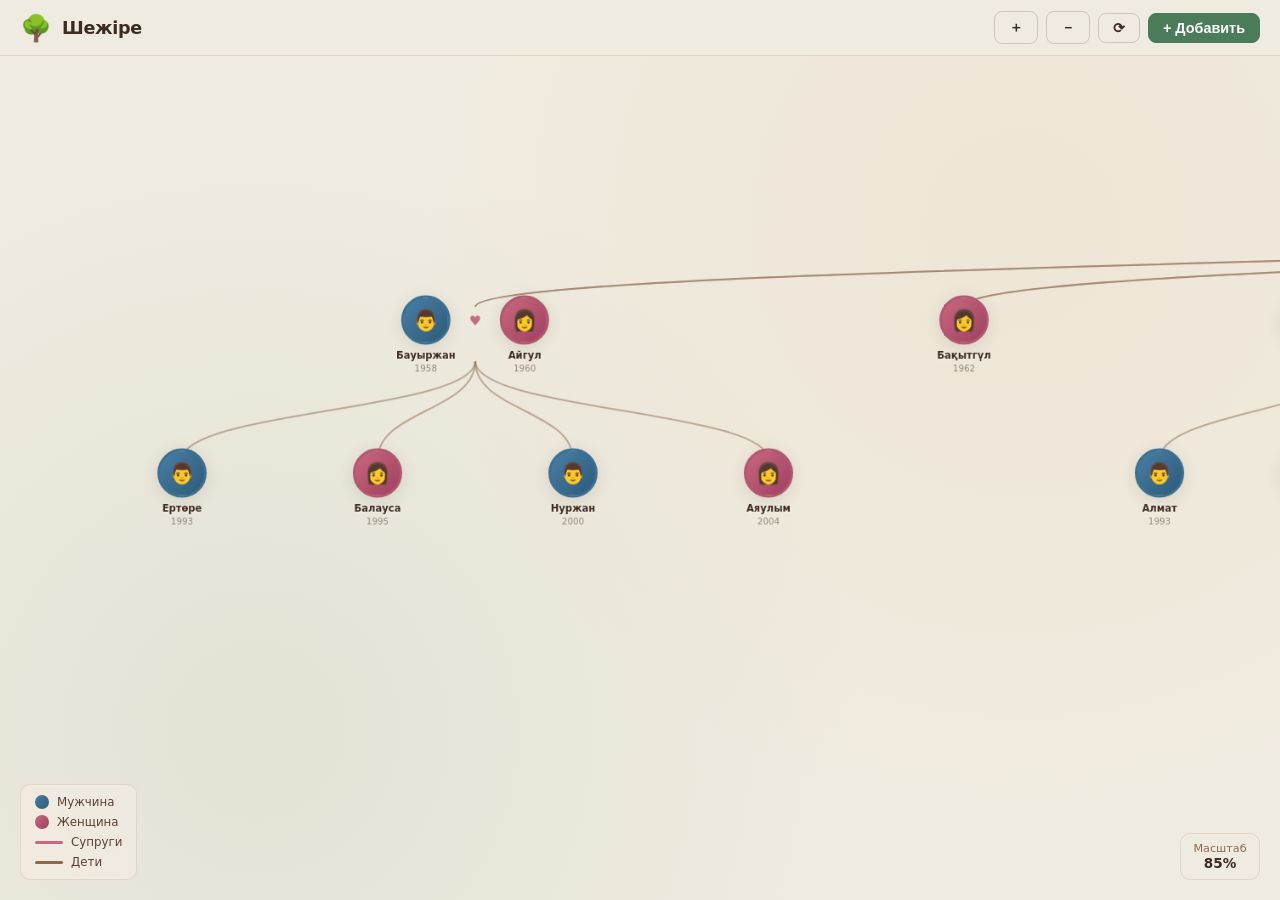
==== Tree/index.html @ 9191d3cd "Tree" ====
<!DOCTYPE html>
<html lang="ru">
<head>
  <meta charset="UTF-8"/>
  <meta name="viewport" content="width=device-width, initial-scale=1.0"/>
  <title>Шежіре — Семейное древо</title>
  <link rel="stylesheet" href="style.css"/>
</head>
<body>

  <!-- HEADER -->
  <header class="header">
    <div class="header__inner">
      <div class="logo">
        <span class="logo__icon">🌳</span>
        <span class="logo__name">Шежіре</span>
      </div>
      <div class="header__actions">
        <button class="hbtn" id="btnZoomIn">＋</button>
        <button class="hbtn" id="btnZoomOut">－</button>
        <button class="hbtn" id="btnReset">⟳</button>
        <button class="hbtn hbtn--add" id="btnAddMember">+ Добавить</button>
      </div>
    </div>
  </header>

  <!-- TREE CANVAS -->
  <main class="canvas-wrap" id="canvasWrap">
    <div class="canvas" id="canvas">
      <svg class="svg-lines" id="svgLines"></svg>
      <div class="nodes" id="nodes"></div>
    </div>
  </main>

  <!-- LEGEND -->
  <div class="legend">
    <div class="legend__item"><span class="legend__dot legend__dot--male"></span> Мужчина</div>
    <div class="legend__item"><span class="legend__dot legend__dot--female"></span> Женщина</div>
    <div class="legend__item"><span class="legend__line legend__line--married"></span> Супруги</div>
    <div class="legend__item"><span class="legend__line legend__line--child"></span> Дети</div>
  </div>

  <!-- MEMBER DETAIL PANEL -->
  <aside class="panel" id="panel">
    <button class="panel__close" id="panelClose">✕</button>
    <div class="panel__avatar" id="panelAvatar"></div>
    <h2 class="panel__name" id="panelName"></h2>
    <div class="panel__year" id="panelYear"></div>
    <div class="panel__meta" id="panelMeta"></div>
    <div class="panel__relations" id="panelRelations"></div>
    <div class="panel__actions">
      <button class="pbtn pbtn--edit" id="panelEdit">Редактировать</button>
      <button class="pbtn pbtn--child" id="panelAddChild">+ Ребёнок</button>
    </div>
  </aside>

  <!-- ADD / EDIT MODAL -->
  <div class="modal-overlay" id="modalOverlay">
    <div class="modal">
      <button class="modal__close" id="modalClose">✕</button>
      <h3 class="modal__title" id="modalTitle">Добавить человека</h3>
      <form class="modal__form" id="memberForm">
        <input type="hidden" id="fId"/>
        <input type="hidden" id="fParentId"/>
        <label>Имя
          <input type="text" id="fName" placeholder="Имя Фамилия" required/>
        </label>
        <label>Год рождения
          <input type="number" id="fBirth" placeholder="1980" min="1800" max="2025"/>
        </label>
        <label>Год смерти (если нет — пусто)
          <input type="number" id="fDeath" placeholder="2020" min="1800" max="2025"/>
        </label>
        <label>Пол
          <select id="fGender">
            <option value="male">Мужской</option>
            <option value="female">Женский</option>
          </select>
        </label>
        <label>Примечание
          <textarea id="fNote" placeholder="Профессия, город, факты..."></textarea>
        </label>
        <div class="modal__btns">
          <button type="button" class="mbtn mbtn--cancel" id="modalCancel">Отмена</button>
          <button type="submit" class="mbtn mbtn--save">Сохранить</button>
        </div>
      </form>
    </div>
  </div>

  <script src="app.js"></script>
</body>
</html>
---- Tree/style.css ----
/* ===== RESET ===== */
*, *::before, *::after { box-sizing: border-box; margin: 0; padding: 0; }

:root {
  --bg:       #f0ebe0;
  --bg2:      #e8e0d0;
  --bark:     #3d2b1f;
  --bark2:    #5c4033;
  --leaf:     #4a7c59;
  --leaf2:    #6aaa7e;
  --gold:     #c9943a;
  --rose:     #c96880;
  --sky:      #4a7fa5;
  --line:     #8b6a50;
  --white:    #fff;
  --shadow:   0 4px 20px rgba(61,43,31,.12);
  --radius:   14px;
}

html, body { height: 100%; overflow: hidden; }

body {
  font-family: 'Segoe UI', system-ui, sans-serif;
  background: var(--bg);
  color: var(--bark);
  user-select: none;
}

/* ===== HEADER ===== */
.header {
  position: fixed; top: 0; left: 0; right: 0; z-index: 200;
  height: 56px;
  background: rgba(240,235,224,.95);
  backdrop-filter: blur(12px);
  border-bottom: 1px solid rgba(61,43,31,.1);
}
.header__inner {
  max-width: 100%; height: 100%;
  display: flex; align-items: center; justify-content: space-between;
  padding: 0 20px;
}
.logo { display: flex; align-items: center; gap: 10px; }
.logo__icon { font-size: 1.6rem; }
.logo__name {
  font-size: 1.1rem; font-weight: 800;
  color: var(--bark); letter-spacing: -.3px;
}

.header__actions { display: flex; align-items: center; gap: 8px; }
.hbtn {
  padding: 6px 14px; border-radius: 8px; border: 1.5px solid rgba(61,43,31,.2);
  background: transparent; color: var(--bark); font-size: .9rem;
  font-weight: 600; cursor: pointer; transition: all .18s;
}
.hbtn:hover { background: var(--bark); color: var(--bg); }
.hbtn--add {
  background: var(--leaf); color: #fff; border-color: var(--leaf);
}
.hbtn--add:hover { background: var(--leaf2); border-color: var(--leaf2); color: #fff; }

/* ===== CANVAS ===== */
.canvas-wrap {
  position: fixed; inset: 56px 0 0 0;
  overflow: hidden; cursor: grab;
  background:
    radial-gradient(circle at 20% 80%, rgba(74,124,89,.08) 0%, transparent 50%),
    radial-gradient(circle at 80% 20%, rgba(201,148,58,.06) 0%, transparent 50%),
    var(--bg);
}
.canvas-wrap:active { cursor: grabbing; }
.canvas-wrap.panel-open { right: 320px; }

.canvas {
  position: absolute;
  transform-origin: 0 0;
  will-change: transform;
}

/* SVG lines */
.svg-lines {
  position: absolute; top: 0; left: 0;
  pointer-events: none; overflow: visible;
}

/* ===== NODES ===== */
.node {
  position: absolute;
  display: flex; flex-direction: column; align-items: center;
  cursor: pointer;
  transform: translate(-50%, -50%);
}

/* Couple wrapper */
.couple-node {
  position: absolute;
  display: flex; align-items: center; gap: 6px;
  transform: translate(-50%, -50%);
  cursor: pointer;
}
.couple-node .person-card + .person-card { margin-left: 0; }

/* Heart between couple */
.couple-heart {
  font-size: .9rem; color: var(--rose);
  flex-shrink: 0;
}

/* Person card */
.person-card {
  display: flex; flex-direction: column; align-items: center;
  width: 90px;
}
.person-card__circle {
  width: 58px; height: 58px; border-radius: 50%;
  display: flex; align-items: center; justify-content: center;
  font-size: 1.5rem;
  border: 3px solid transparent;
  box-shadow: var(--shadow);
  transition: transform .2s, box-shadow .2s;
  position: relative;
}
.person-card:hover .person-card__circle {
  transform: scale(1.1);
  box-shadow: 0 8px 28px rgba(61,43,31,.22);
}
.person-card.selected .person-card__circle {
  transform: scale(1.12);
  box-shadow: 0 0 0 3px var(--gold), 0 8px 28px rgba(61,43,31,.25);
}

/* gender colors */
.person-card--male   .person-card__circle { background: linear-gradient(135deg, #4a7fa5, #2d5a7a); border-color: #3d7090; }
.person-card--female .person-card__circle { background: linear-gradient(135deg, #c96880, #a04060); border-color: #b05870; }

/* deceased */
.person-card--deceased .person-card__circle {
  filter: grayscale(.6); opacity: .75;
}
.person-card--deceased .person-card__circle::after {
  content: '';
  position: absolute; inset: -6px;
  border: 2px dashed rgba(61,43,31,.3);
  border-radius: 50%;
}

.person-card__name {
  margin-top: 6px; font-size: .72rem; font-weight: 700;
  color: var(--bark); text-align: center;
  max-width: 88px; line-height: 1.2;
  text-shadow: 0 1px 3px rgba(255,255,255,.7);
}
.person-card__year {
  font-size: .65rem; color: rgba(61,43,31,.5); margin-top: 1px;
  text-align: center;
}

/* ROOT badge */
.root-badge {
  position: absolute; top: -10px; left: 50%; transform: translateX(-50%);
  background: var(--gold); color: #fff;
  font-size: .55rem; font-weight: 800;
  padding: 1px 7px; border-radius: 20px;
  letter-spacing: .04em; text-transform: uppercase; white-space: nowrap;
  pointer-events: none;
}

/* ===== LEGEND ===== */
.legend {
  position: fixed; bottom: 20px; left: 20px; z-index: 100;
  background: rgba(240,235,224,.92); backdrop-filter: blur(10px);
  border: 1px solid rgba(61,43,31,.1);
  border-radius: 10px; padding: 10px 14px;
  display: flex; flex-direction: column; gap: 6px;
}
.legend__item {
  display: flex; align-items: center; gap: 8px;
  font-size: .74rem; color: var(--bark2);
}
.legend__dot {
  width: 14px; height: 14px; border-radius: 50%; flex-shrink: 0;
}
.legend__dot--male   { background: linear-gradient(135deg, #4a7fa5, #2d5a7a); }
.legend__dot--female { background: linear-gradient(135deg, #c96880, #a04060); }
.legend__line {
  width: 28px; height: 3px; border-radius: 2px; flex-shrink: 0;
}
.legend__line--married { background: var(--rose); }
.legend__line--child   { background: var(--line); }

/* ===== DETAIL PANEL ===== */
.panel {
  position: fixed; top: 56px; right: -340px; bottom: 0;
  width: 320px; z-index: 150;
  background: var(--white);
  border-left: 1px solid rgba(61,43,31,.1);
  padding: 28px 24px 24px;
  display: flex; flex-direction: column; gap: 14px;
  transition: right .3s ease;
  overflow-y: auto;
}
.panel.open { right: 0; }
.panel__close {
  position: absolute; top: 14px; right: 14px;
  background: var(--bg); border: none; border-radius: 50%;
  width: 30px; height: 30px; cursor: pointer;
  font-size: .85rem; color: var(--bark2);
  display: flex; align-items: center; justify-content: center;
  transition: background .2s;
}
.panel__close:hover { background: var(--bg2); }

.panel__avatar {
  width: 72px; height: 72px; border-radius: 50%;
  display: flex; align-items: center; justify-content: center;
  font-size: 2rem; margin: 0 auto 4px;
  box-shadow: var(--shadow);
}
.panel__avatar--male   { background: linear-gradient(135deg, #4a7fa5, #2d5a7a); }
.panel__avatar--female { background: linear-gradient(135deg, #c96880, #a04060); }

.panel__name {
  font-size: 1.15rem; font-weight: 800; text-align: center;
  color: var(--bark);
}
.panel__year {
  font-size: .82rem; color: rgba(61,43,31,.5); text-align: center;
}
.panel__meta {
  background: var(--bg); border-radius: 10px; padding: 12px 14px;
  font-size: .83rem; color: var(--bark2); line-height: 1.6;
  min-height: 32px;
}
.panel__relations { display: flex; flex-direction: column; gap: 6px; }
.panel__rel-row {
  display: flex; align-items: center; gap: 8px;
  font-size: .8rem; color: var(--bark2);
}
.panel__rel-label {
  font-size: .7rem; font-weight: 700; text-transform: uppercase;
  letter-spacing: .05em; color: rgba(61,43,31,.4);
  min-width: 70px;
}
.panel__rel-name {
  background: var(--bg); border-radius: 6px; padding: 3px 10px;
  cursor: pointer; transition: background .15s;
}
.panel__rel-name:hover { background: var(--bg2); }

.panel__actions { display: flex; gap: 10px; margin-top: auto; padding-top: 8px; }
.pbtn {
  flex: 1; padding: 9px; border-radius: 8px;
  font-size: .83rem; font-weight: 600; cursor: pointer;
  border: 1.5px solid transparent; transition: all .18s;
}
.pbtn--edit  { background: transparent; border-color: rgba(61,43,31,.2); color: var(--bark); }
.pbtn--edit:hover { background: var(--bg); }
.pbtn--child { background: var(--leaf); color: #fff; border-color: var(--leaf); }
.pbtn--child:hover { background: var(--leaf2); }

/* ===== MODAL ===== */
.modal-overlay {
  position: fixed; inset: 0; z-index: 300;
  background: rgba(61,43,31,.45); backdrop-filter: blur(6px);
  display: none; align-items: center; justify-content: center;
}
.modal-overlay.open { display: flex; animation: fadeIn .2s ease; }

.modal {
  background: var(--white); border-radius: 18px;
  padding: 32px 28px; width: 100%; max-width: 420px;
  position: relative; box-shadow: 0 24px 60px rgba(61,43,31,.25);
  max-height: 90vh; overflow-y: auto;
}
.modal__close {
  position: absolute; top: 14px; right: 14px;
  background: var(--bg); border: none; border-radius: 50%;
  width: 30px; height: 30px; cursor: pointer;
  font-size: .85rem; color: var(--bark2);
  display: flex; align-items: center; justify-content: center;
}
.modal__close:hover { background: var(--bg2); }
.modal__title { font-size: 1.1rem; font-weight: 800; color: var(--bark); margin-bottom: 20px; }

.modal__form { display: flex; flex-direction: column; gap: 14px; }
.modal__form label {
  display: flex; flex-direction: column; gap: 5px;
  font-size: .8rem; font-weight: 600; color: rgba(61,43,31,.6);
}
.modal__form input,
.modal__form select,
.modal__form textarea {
  padding: 9px 13px; border-radius: 8px;
  border: 1.5px solid rgba(61,43,31,.15);
  background: var(--bg); color: var(--bark);
  font-size: .9rem; font-family: inherit;
  transition: border-color .18s;
}
.modal__form input:focus,
.modal__form select:focus,
.modal__form textarea:focus {
  outline: none; border-color: var(--leaf);
}
.modal__form textarea { resize: vertical; min-height: 70px; }

.modal__btns { display: flex; gap: 10px; margin-top: 4px; }
.mbtn {
  flex: 1; padding: 10px; border-radius: 8px;
  font-size: .88rem; font-weight: 600; cursor: pointer;
  border: 1.5px solid transparent; transition: all .18s;
}
.mbtn--cancel { background: transparent; border-color: rgba(61,43,31,.2); color: var(--bark2); }
.mbtn--cancel:hover { background: var(--bg); }
.mbtn--save { background: var(--leaf); color: #fff; border-color: var(--leaf); }
.mbtn--save:hover { background: var(--leaf2); }

@keyframes fadeIn { from { opacity: 0; transform: scale(.97); } to { opacity: 1; transform: scale(1); } }

/* ===== MINIMAP ===== */
.minimap {
  position: fixed; bottom: 20px; right: 20px; z-index: 100;
  background: rgba(240,235,224,.92); backdrop-filter: blur(10px);
  border: 1px solid rgba(61,43,31,.1);
  border-radius: 10px; padding: 8px;
  font-size: .7rem; color: var(--bark2);
  text-align: center;
  min-width: 80px;
}
.minimap__zoom { font-size: .85rem; font-weight: 700; color: var(--bark); }
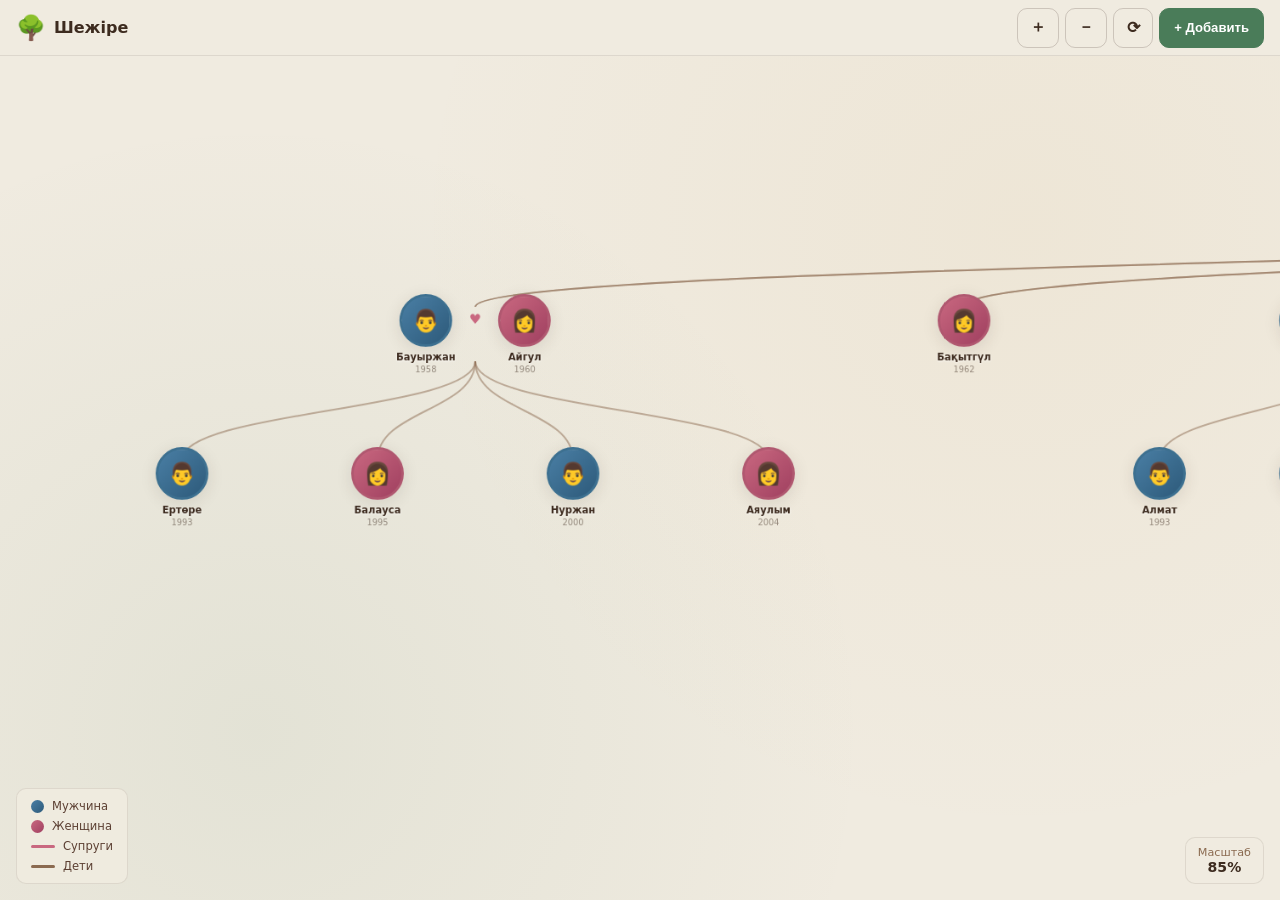
==== commit a609bde3: "Update" ====
--- a/Tree/index.html
+++ b/Tree/index.html
@@ -88,6 +88,14 @@
     </div>
   </div>
 
+  <div class="touch-hint" id="touchHint">👆 Тяни пальцем — двигай · Два пальца — зум</div>
+
   <script src="app.js"></script>
+  <script>
+    // Hide touch hint after tap
+    document.getElementById('touchHint').addEventListener('touchstart', () => {
+      document.getElementById('touchHint').style.display = 'none';
+    }, { passive: true });
+  </script>
 </body>
 </html>
--- a/Tree/style.css
+++ b/Tree/style.css
@@ -10,7 +10,6 @@
   --leaf2:    #6aaa7e;
   --gold:     #c9943a;
   --rose:     #c96880;
-  --sky:      #4a7fa5;
   --line:     #8b6a50;
   --white:    #fff;
   --shadow:   0 4px 20px rgba(61,43,31,.12);
@@ -24,51 +23,56 @@
   background: var(--bg);
   color: var(--bark);
   user-select: none;
+  -webkit-user-select: none;
+  touch-action: none;
 }
 
 /* ===== HEADER ===== */
 .header {
   position: fixed; top: 0; left: 0; right: 0; z-index: 200;
   height: 56px;
-  background: rgba(240,235,224,.95);
+  background: rgba(240,235,224,.97);
   backdrop-filter: blur(12px);
   border-bottom: 1px solid rgba(61,43,31,.1);
 }
 .header__inner {
   max-width: 100%; height: 100%;
   display: flex; align-items: center; justify-content: space-between;
-  padding: 0 20px;
-}
-.logo { display: flex; align-items: center; gap: 10px; }
-.logo__icon { font-size: 1.6rem; }
-.logo__name {
-  font-size: 1.1rem; font-weight: 800;
-  color: var(--bark); letter-spacing: -.3px;
-}
-
-.header__actions { display: flex; align-items: center; gap: 8px; }
+  padding: 0 16px;
+}
+.logo { display: flex; align-items: center; gap: 8px; }
+.logo__icon { font-size: 1.5rem; }
+.logo__name { font-size: 1rem; font-weight: 800; color: var(--bark); }
+
+.header__actions { display: flex; align-items: center; gap: 6px; }
 .hbtn {
-  padding: 6px 14px; border-radius: 8px; border: 1.5px solid rgba(61,43,31,.2);
-  background: transparent; color: var(--bark); font-size: .9rem;
-  font-weight: 600; cursor: pointer; transition: all .18s;
-}
-.hbtn:hover { background: var(--bark); color: var(--bg); }
+  min-width: 40px; min-height: 40px;
+  padding: 0 12px; border-radius: 10px;
+  border: 1.5px solid rgba(61,43,31,.2);
+  background: transparent; color: var(--bark);
+  font-size: 1rem; font-weight: 700; cursor: pointer;
+  display: flex; align-items: center; justify-content: center;
+  transition: all .18s;
+  -webkit-tap-highlight-color: transparent;
+}
+.hbtn:active { background: var(--bark); color: var(--bg); }
 .hbtn--add {
   background: var(--leaf); color: #fff; border-color: var(--leaf);
-}
-.hbtn--add:hover { background: var(--leaf2); border-color: var(--leaf2); color: #fff; }
+  font-size: .82rem; padding: 0 14px;
+}
+.hbtn--add:active { background: var(--leaf2); }
 
 /* ===== CANVAS ===== */
 .canvas-wrap {
   position: fixed; inset: 56px 0 0 0;
-  overflow: hidden; cursor: grab;
+  overflow: hidden;
   background:
     radial-gradient(circle at 20% 80%, rgba(74,124,89,.08) 0%, transparent 50%),
     radial-gradient(circle at 80% 20%, rgba(201,148,58,.06) 0%, transparent 50%),
     var(--bg);
-}
-.canvas-wrap:active { cursor: grabbing; }
-.canvas-wrap.panel-open { right: 320px; }
+  touch-action: none;
+}
+.canvas-wrap.panel-open { bottom: 55vh; }
 
 .canvas {
   position: absolute;
@@ -76,253 +80,237 @@
   will-change: transform;
 }
 
-/* SVG lines */
 .svg-lines {
   position: absolute; top: 0; left: 0;
   pointer-events: none; overflow: visible;
 }
 
-/* ===== NODES ===== */
-.node {
-  position: absolute;
-  display: flex; flex-direction: column; align-items: center;
-  cursor: pointer;
-  transform: translate(-50%, -50%);
-}
-
-/* Couple wrapper */
-.couple-node {
-  position: absolute;
-  display: flex; align-items: center; gap: 6px;
-  transform: translate(-50%, -50%);
-  cursor: pointer;
-}
-.couple-node .person-card + .person-card { margin-left: 0; }
-
-/* Heart between couple */
-.couple-heart {
-  font-size: .9rem; color: var(--rose);
-  flex-shrink: 0;
-}
-
-/* Person card */
+/* ===== PERSON CARD ===== */
 .person-card {
   display: flex; flex-direction: column; align-items: center;
-  width: 90px;
+  width: 90px; cursor: pointer;
+  -webkit-tap-highlight-color: transparent;
 }
 .person-card__circle {
-  width: 58px; height: 58px; border-radius: 50%;
-  display: flex; align-items: center; justify-content: center;
-  font-size: 1.5rem;
+  width: 62px; height: 62px; border-radius: 50%;
+  display: flex; align-items: center; justify-content: center;
+  font-size: 1.6rem;
   border: 3px solid transparent;
   box-shadow: var(--shadow);
-  transition: transform .2s, box-shadow .2s;
+  transition: transform .15s, box-shadow .15s;
   position: relative;
 }
-.person-card:hover .person-card__circle {
-  transform: scale(1.1);
-  box-shadow: 0 8px 28px rgba(61,43,31,.22);
+.person-card:active .person-card__circle {
+  transform: scale(1.08);
+  box-shadow: 0 6px 20px rgba(61,43,31,.2);
 }
 .person-card.selected .person-card__circle {
-  transform: scale(1.12);
-  box-shadow: 0 0 0 3px var(--gold), 0 8px 28px rgba(61,43,31,.25);
-}
-
-/* gender colors */
+  box-shadow: 0 0 0 3px var(--gold), 0 6px 20px rgba(61,43,31,.2);
+}
 .person-card--male   .person-card__circle { background: linear-gradient(135deg, #4a7fa5, #2d5a7a); border-color: #3d7090; }
 .person-card--female .person-card__circle { background: linear-gradient(135deg, #c96880, #a04060); border-color: #b05870; }
-
-/* deceased */
-.person-card--deceased .person-card__circle {
-  filter: grayscale(.6); opacity: .75;
-}
-.person-card--deceased .person-card__circle::after {
-  content: '';
-  position: absolute; inset: -6px;
-  border: 2px dashed rgba(61,43,31,.3);
-  border-radius: 50%;
-}
+.person-card--deceased .person-card__circle { filter: grayscale(.6); opacity: .75; }
 
 .person-card__name {
   margin-top: 6px; font-size: .72rem; font-weight: 700;
   color: var(--bark); text-align: center;
   max-width: 88px; line-height: 1.2;
-  text-shadow: 0 1px 3px rgba(255,255,255,.7);
+  text-shadow: 0 1px 3px rgba(255,255,255,.8);
 }
 .person-card__year {
-  font-size: .65rem; color: rgba(61,43,31,.5); margin-top: 1px;
-  text-align: center;
-}
-
-/* ROOT badge */
-.root-badge {
-  position: absolute; top: -10px; left: 50%; transform: translateX(-50%);
-  background: var(--gold); color: #fff;
-  font-size: .55rem; font-weight: 800;
-  padding: 1px 7px; border-radius: 20px;
-  letter-spacing: .04em; text-transform: uppercase; white-space: nowrap;
-  pointer-events: none;
-}
-
-/* ===== LEGEND ===== */
+  font-size: .62rem; color: rgba(61,43,31,.5); margin-top: 1px; text-align: center;
+}
+
+/* ===== LEGEND (hidden on mobile) ===== */
 .legend {
-  position: fixed; bottom: 20px; left: 20px; z-index: 100;
-  background: rgba(240,235,224,.92); backdrop-filter: blur(10px);
+  position: fixed; bottom: 16px; left: 16px; z-index: 100;
+  background: rgba(240,235,224,.95); backdrop-filter: blur(10px);
   border: 1px solid rgba(61,43,31,.1);
   border-radius: 10px; padding: 10px 14px;
   display: flex; flex-direction: column; gap: 6px;
 }
-.legend__item {
-  display: flex; align-items: center; gap: 8px;
-  font-size: .74rem; color: var(--bark2);
-}
-.legend__dot {
-  width: 14px; height: 14px; border-radius: 50%; flex-shrink: 0;
-}
+.legend__item { display: flex; align-items: center; gap: 8px; font-size: .72rem; color: var(--bark2); }
+.legend__dot  { width: 13px; height: 13px; border-radius: 50%; flex-shrink: 0; }
 .legend__dot--male   { background: linear-gradient(135deg, #4a7fa5, #2d5a7a); }
 .legend__dot--female { background: linear-gradient(135deg, #c96880, #a04060); }
-.legend__line {
-  width: 28px; height: 3px; border-radius: 2px; flex-shrink: 0;
-}
+.legend__line { width: 24px; height: 3px; border-radius: 2px; flex-shrink: 0; }
 .legend__line--married { background: var(--rose); }
 .legend__line--child   { background: var(--line); }
 
-/* ===== DETAIL PANEL ===== */
+/* ===== MINIMAP ===== */
+.minimap {
+  position: fixed; bottom: 16px; right: 16px; z-index: 100;
+  background: rgba(240,235,224,.95); backdrop-filter: blur(10px);
+  border: 1px solid rgba(61,43,31,.1);
+  border-radius: 10px; padding: 8px 12px;
+  text-align: center;
+}
+.minimap__zoom { font-size: .88rem; font-weight: 700; color: var(--bark); }
+
+/* ===== PANEL — desktop: slides from right ===== */
 .panel {
   position: fixed; top: 56px; right: -340px; bottom: 0;
   width: 320px; z-index: 150;
   background: var(--white);
   border-left: 1px solid rgba(61,43,31,.1);
-  padding: 28px 24px 24px;
-  display: flex; flex-direction: column; gap: 14px;
+  padding: 24px 20px 20px;
+  display: flex; flex-direction: column; gap: 12px;
   transition: right .3s ease;
   overflow-y: auto;
+  -webkit-overflow-scrolling: touch;
 }
 .panel.open { right: 0; }
+
 .panel__close {
   position: absolute; top: 14px; right: 14px;
   background: var(--bg); border: none; border-radius: 50%;
-  width: 30px; height: 30px; cursor: pointer;
-  font-size: .85rem; color: var(--bark2);
-  display: flex; align-items: center; justify-content: center;
-  transition: background .2s;
-}
-.panel__close:hover { background: var(--bg2); }
-
+  width: 36px; height: 36px; cursor: pointer;
+  font-size: .9rem; color: var(--bark2);
+  display: flex; align-items: center; justify-content: center;
+  -webkit-tap-highlight-color: transparent;
+}
 .panel__avatar {
-  width: 72px; height: 72px; border-radius: 50%;
-  display: flex; align-items: center; justify-content: center;
-  font-size: 2rem; margin: 0 auto 4px;
+  width: 68px; height: 68px; border-radius: 50%;
+  display: flex; align-items: center; justify-content: center;
+  font-size: 1.9rem; margin: 0 auto 4px;
   box-shadow: var(--shadow);
 }
 .panel__avatar--male   { background: linear-gradient(135deg, #4a7fa5, #2d5a7a); }
 .panel__avatar--female { background: linear-gradient(135deg, #c96880, #a04060); }
-
-.panel__name {
-  font-size: 1.15rem; font-weight: 800; text-align: center;
-  color: var(--bark);
-}
-.panel__year {
-  font-size: .82rem; color: rgba(61,43,31,.5); text-align: center;
-}
-.panel__meta {
-  background: var(--bg); border-radius: 10px; padding: 12px 14px;
-  font-size: .83rem; color: var(--bark2); line-height: 1.6;
-  min-height: 32px;
-}
+.panel__name  { font-size: 1.1rem; font-weight: 800; text-align: center; color: var(--bark); }
+.panel__year  { font-size: .8rem; color: rgba(61,43,31,.5); text-align: center; }
+.panel__meta  { background: var(--bg); border-radius: 10px; padding: 12px; font-size: .82rem; color: var(--bark2); line-height: 1.6; }
 .panel__relations { display: flex; flex-direction: column; gap: 6px; }
-.panel__rel-row {
-  display: flex; align-items: center; gap: 8px;
-  font-size: .8rem; color: var(--bark2);
-}
-.panel__rel-label {
-  font-size: .7rem; font-weight: 700; text-transform: uppercase;
-  letter-spacing: .05em; color: rgba(61,43,31,.4);
-  min-width: 70px;
-}
-.panel__rel-name {
-  background: var(--bg); border-radius: 6px; padding: 3px 10px;
-  cursor: pointer; transition: background .15s;
-}
-.panel__rel-name:hover { background: var(--bg2); }
-
+.panel__rel-row { display: flex; align-items: center; gap: 8px; }
+.panel__rel-label { font-size: .68rem; font-weight: 700; text-transform: uppercase; letter-spacing: .05em; color: rgba(61,43,31,.4); min-width: 68px; }
+.panel__rel-name { background: var(--bg); border-radius: 6px; padding: 5px 10px; cursor: pointer; font-size: .82rem; color: var(--bark2); -webkit-tap-highlight-color: transparent; }
+.panel__rel-name:active { background: var(--bg2); }
 .panel__actions { display: flex; gap: 10px; margin-top: auto; padding-top: 8px; }
 .pbtn {
-  flex: 1; padding: 9px; border-radius: 8px;
-  font-size: .83rem; font-weight: 600; cursor: pointer;
+  flex: 1; padding: 12px; border-radius: 10px;
+  font-size: .85rem; font-weight: 600; cursor: pointer;
   border: 1.5px solid transparent; transition: all .18s;
+  -webkit-tap-highlight-color: transparent;
 }
 .pbtn--edit  { background: transparent; border-color: rgba(61,43,31,.2); color: var(--bark); }
-.pbtn--edit:hover { background: var(--bg); }
-.pbtn--child { background: var(--leaf); color: #fff; border-color: var(--leaf); }
-.pbtn--child:hover { background: var(--leaf2); }
+.pbtn--child { background: var(--leaf); color: #fff; }
+.pbtn--edit:active  { background: var(--bg2); }
+.pbtn--child:active { background: var(--leaf2); }
 
 /* ===== MODAL ===== */
 .modal-overlay {
   position: fixed; inset: 0; z-index: 300;
-  background: rgba(61,43,31,.45); backdrop-filter: blur(6px);
-  display: none; align-items: center; justify-content: center;
+  background: rgba(61,43,31,.5); backdrop-filter: blur(6px);
+  display: none; align-items: flex-end; justify-content: center;
+  padding: 0;
 }
 .modal-overlay.open { display: flex; animation: fadeIn .2s ease; }
-
 .modal {
-  background: var(--white); border-radius: 18px;
-  padding: 32px 28px; width: 100%; max-width: 420px;
-  position: relative; box-shadow: 0 24px 60px rgba(61,43,31,.25);
+  background: var(--white);
+  border-radius: 20px 20px 0 0;
+  padding: 28px 24px 36px;
+  width: 100%; max-width: 520px;
+  position: relative;
+  box-shadow: 0 -8px 40px rgba(61,43,31,.2);
   max-height: 90vh; overflow-y: auto;
+  -webkit-overflow-scrolling: touch;
 }
 .modal__close {
-  position: absolute; top: 14px; right: 14px;
+  position: absolute; top: 16px; right: 16px;
   background: var(--bg); border: none; border-radius: 50%;
-  width: 30px; height: 30px; cursor: pointer;
-  font-size: .85rem; color: var(--bark2);
-  display: flex; align-items: center; justify-content: center;
-}
-.modal__close:hover { background: var(--bg2); }
-.modal__title { font-size: 1.1rem; font-weight: 800; color: var(--bark); margin-bottom: 20px; }
-
+  width: 36px; height: 36px; cursor: pointer;
+  font-size: .9rem; color: var(--bark2);
+  display: flex; align-items: center; justify-content: center;
+}
+.modal__title { font-size: 1.05rem; font-weight: 800; color: var(--bark); margin-bottom: 20px; }
 .modal__form { display: flex; flex-direction: column; gap: 14px; }
-.modal__form label {
-  display: flex; flex-direction: column; gap: 5px;
-  font-size: .8rem; font-weight: 600; color: rgba(61,43,31,.6);
-}
+.modal__form label { display: flex; flex-direction: column; gap: 5px; font-size: .8rem; font-weight: 600; color: rgba(61,43,31,.6); }
 .modal__form input,
 .modal__form select,
 .modal__form textarea {
-  padding: 9px 13px; border-radius: 8px;
+  padding: 12px 14px; border-radius: 10px;
   border: 1.5px solid rgba(61,43,31,.15);
   background: var(--bg); color: var(--bark);
-  font-size: .9rem; font-family: inherit;
-  transition: border-color .18s;
+  font-size: 16px; /* prevents iOS zoom on focus */
+  font-family: inherit; transition: border-color .18s;
 }
 .modal__form input:focus,
 .modal__form select:focus,
-.modal__form textarea:focus {
-  outline: none; border-color: var(--leaf);
-}
+.modal__form textarea:focus { outline: none; border-color: var(--leaf); }
 .modal__form textarea { resize: vertical; min-height: 70px; }
-
 .modal__btns { display: flex; gap: 10px; margin-top: 4px; }
 .mbtn {
-  flex: 1; padding: 10px; border-radius: 8px;
-  font-size: .88rem; font-weight: 600; cursor: pointer;
-  border: 1.5px solid transparent; transition: all .18s;
-}
-.mbtn--cancel { background: transparent; border-color: rgba(61,43,31,.2); color: var(--bark2); }
-.mbtn--cancel:hover { background: var(--bg); }
-.mbtn--save { background: var(--leaf); color: #fff; border-color: var(--leaf); }
-.mbtn--save:hover { background: var(--leaf2); }
-
-@keyframes fadeIn { from { opacity: 0; transform: scale(.97); } to { opacity: 1; transform: scale(1); } }
-
-/* ===== MINIMAP ===== */
-.minimap {
-  position: fixed; bottom: 20px; right: 20px; z-index: 100;
-  background: rgba(240,235,224,.92); backdrop-filter: blur(10px);
-  border: 1px solid rgba(61,43,31,.1);
-  border-radius: 10px; padding: 8px;
-  font-size: .7rem; color: var(--bark2);
-  text-align: center;
-  min-width: 80px;
-}
-.minimap__zoom { font-size: .85rem; font-weight: 700; color: var(--bark); }
+  flex: 1; padding: 13px; border-radius: 10px;
+  font-size: .9rem; font-weight: 600; cursor: pointer;
+  border: 1.5px solid transparent;
+}
+.mbtn--cancel { background: var(--bg); border-color: rgba(61,43,31,.15); color: var(--bark2); }
+.mbtn--save   { background: var(--leaf); color: #fff; }
+
+/* Handle bar for modal (cosmetic) */
+.modal::before {
+  content: '';
+  display: block; width: 40px; height: 4px;
+  background: rgba(61,43,31,.15); border-radius: 2px;
+  margin: 0 auto 20px;
+}
+
+@keyframes fadeIn { from { opacity: 0; transform: translateY(20px); } to { opacity: 1; transform: translateY(0); } }
+
+/* ===== MOBILE ===== */
+@media (max-width: 700px) {
+  /* Panel slides up from bottom on mobile */
+  .panel {
+    top: auto;
+    bottom: -100%;
+    right: 0;
+    left: 0;
+    width: 100%;
+    height: 55vh;
+    border-left: none;
+    border-top: 1px solid rgba(61,43,31,.1);
+    border-radius: 20px 20px 0 0;
+    transition: bottom .3s ease;
+    padding: 20px 20px 32px;
+  }
+  .panel.open { bottom: 0; right: 0; }
+  .canvas-wrap.panel-open { bottom: 55vh; }
+
+  /* Handle bar for panel */
+  .panel::before {
+    content: '';
+    display: block; width: 40px; height: 4px;
+    background: rgba(61,43,31,.18); border-radius: 2px;
+    margin: 0 auto 16px;
+  }
+
+  /* Hide legend on mobile */
+  .legend { display: none; }
+
+  /* Smaller minimap */
+  .minimap { bottom: auto; top: 64px; right: 12px; font-size: .7rem; padding: 6px 10px; }
+
+  /* Bigger tap targets */
+  .person-card__circle { width: 56px; height: 56px; font-size: 1.4rem; }
+  .hbtn { min-width: 38px; min-height: 38px; font-size: .95rem; }
+  .hbtn--add { font-size: .78rem; padding: 0 12px; }
+
+  /* Hint text */
+  .touch-hint {
+    display: block;
+    position: fixed; bottom: 12px; left: 50%; transform: translateX(-50%);
+    background: rgba(61,43,31,.75); color: rgba(255,255,255,.85);
+    font-size: .72rem; padding: 6px 14px; border-radius: 20px;
+    white-space: nowrap; z-index: 99;
+    animation: fadeOut 3s ease 2s forwards;
+  }
+}
+
+@media (min-width: 701px) {
+  .touch-hint { display: none; }
+  .hbtn:hover { background: var(--bark); color: var(--bg); }
+  .hbtn--add:hover { background: var(--leaf2); }
+  .person-card:hover .person-card__circle { transform: scale(1.1); }
+}
+
+@keyframes fadeOut { from { opacity: 1; } to { opacity: 0; pointer-events: none; } }
